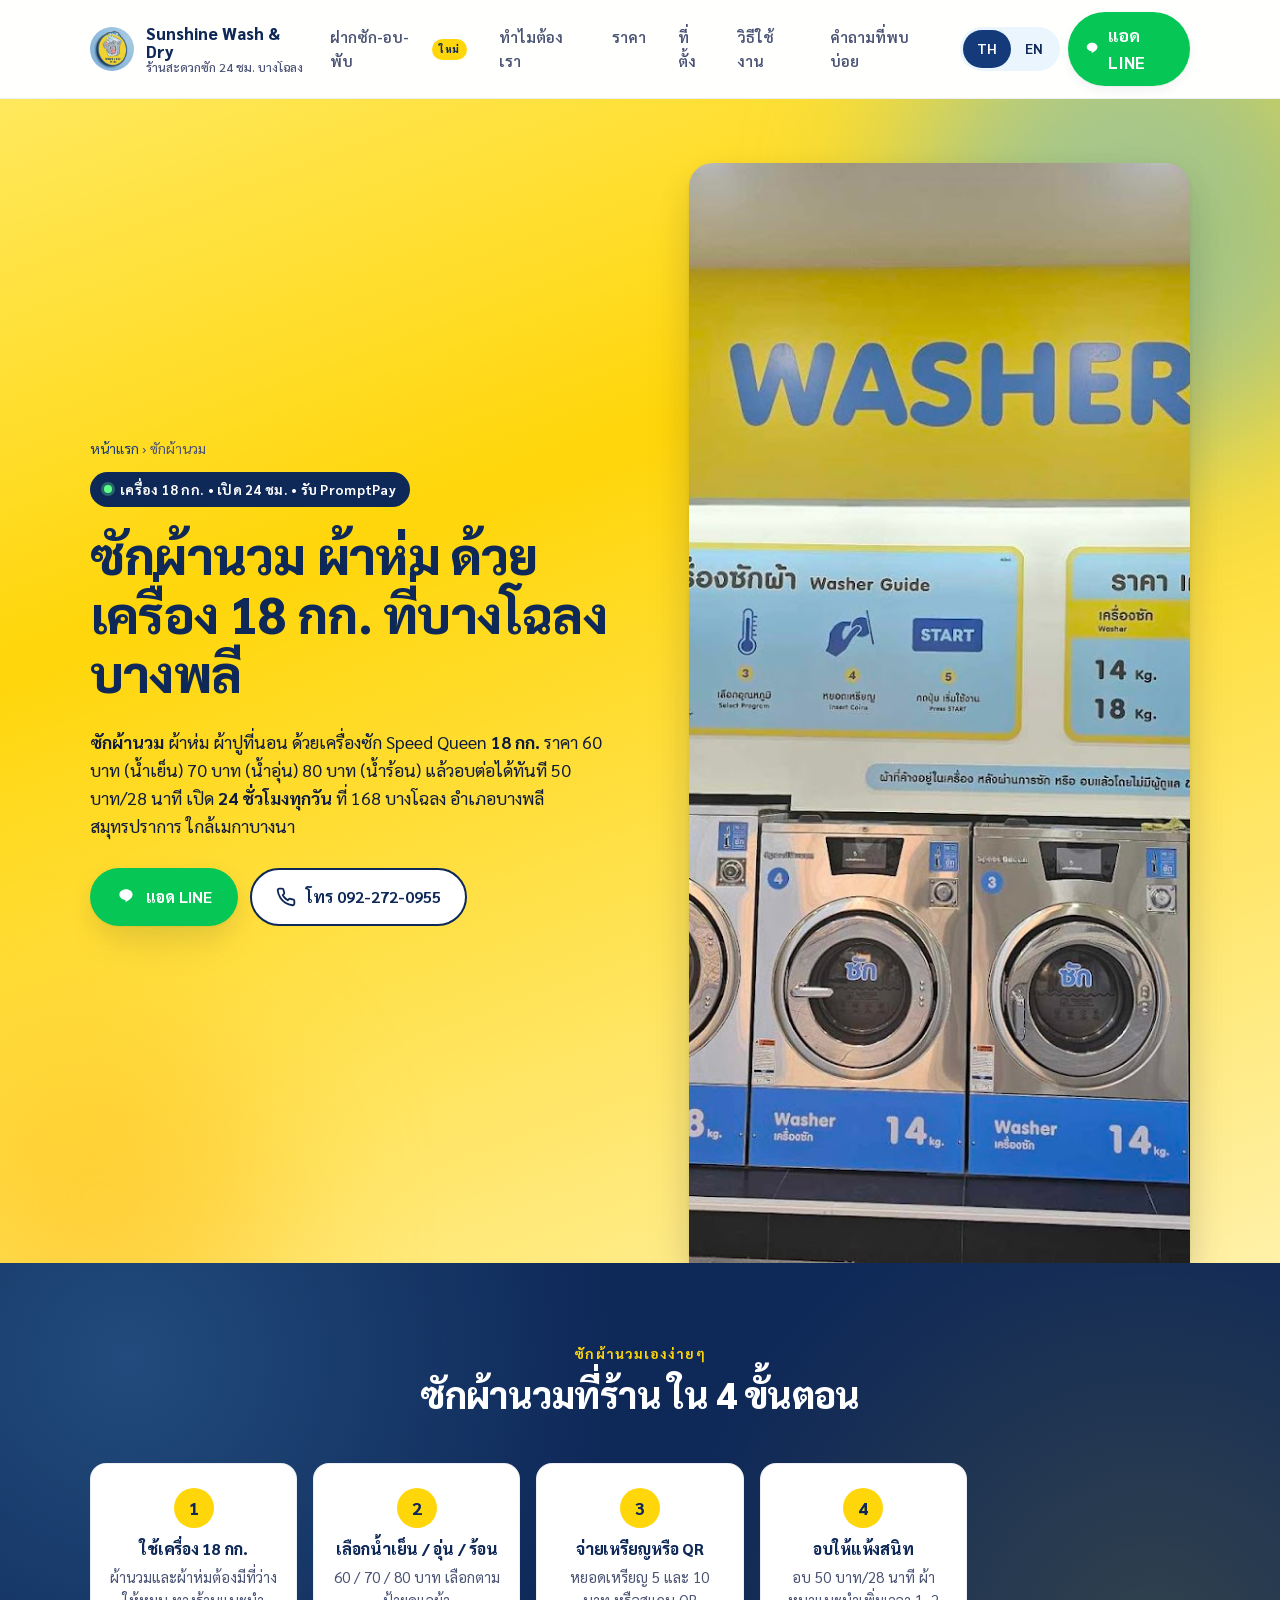
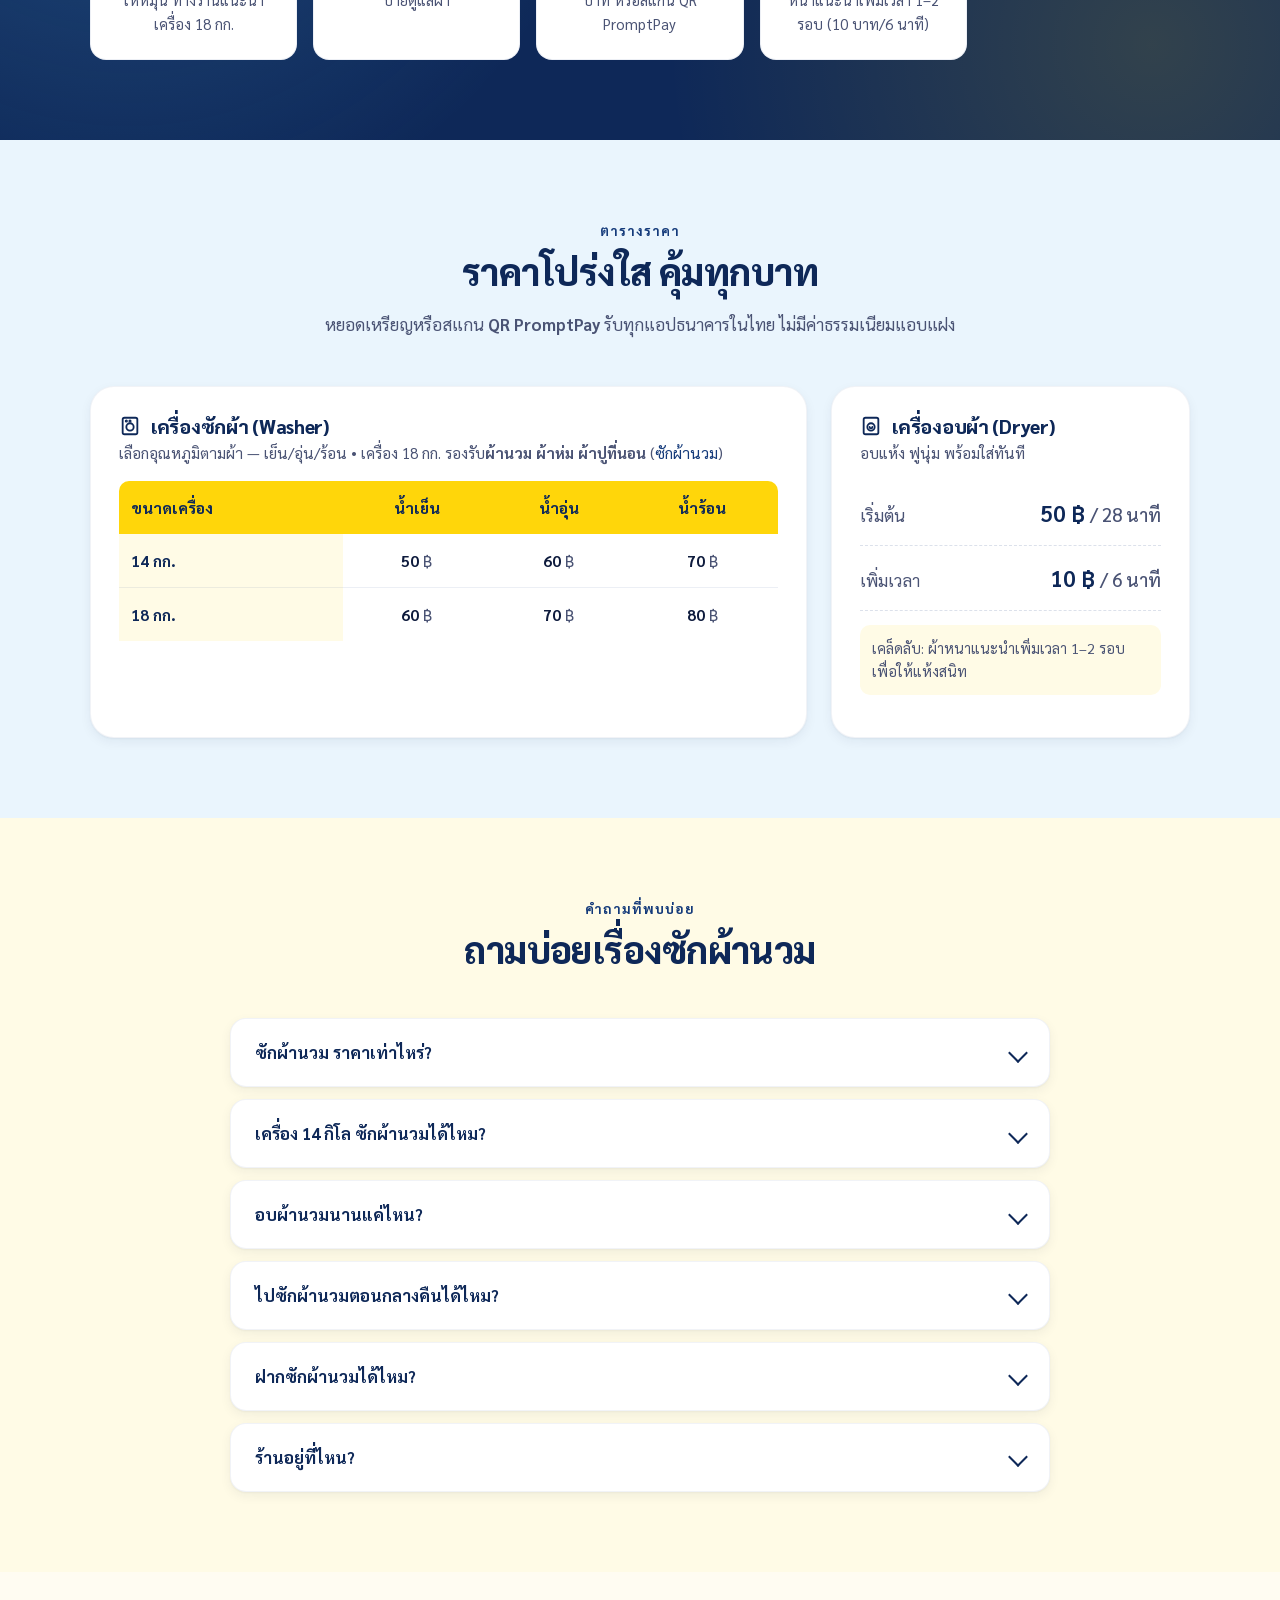
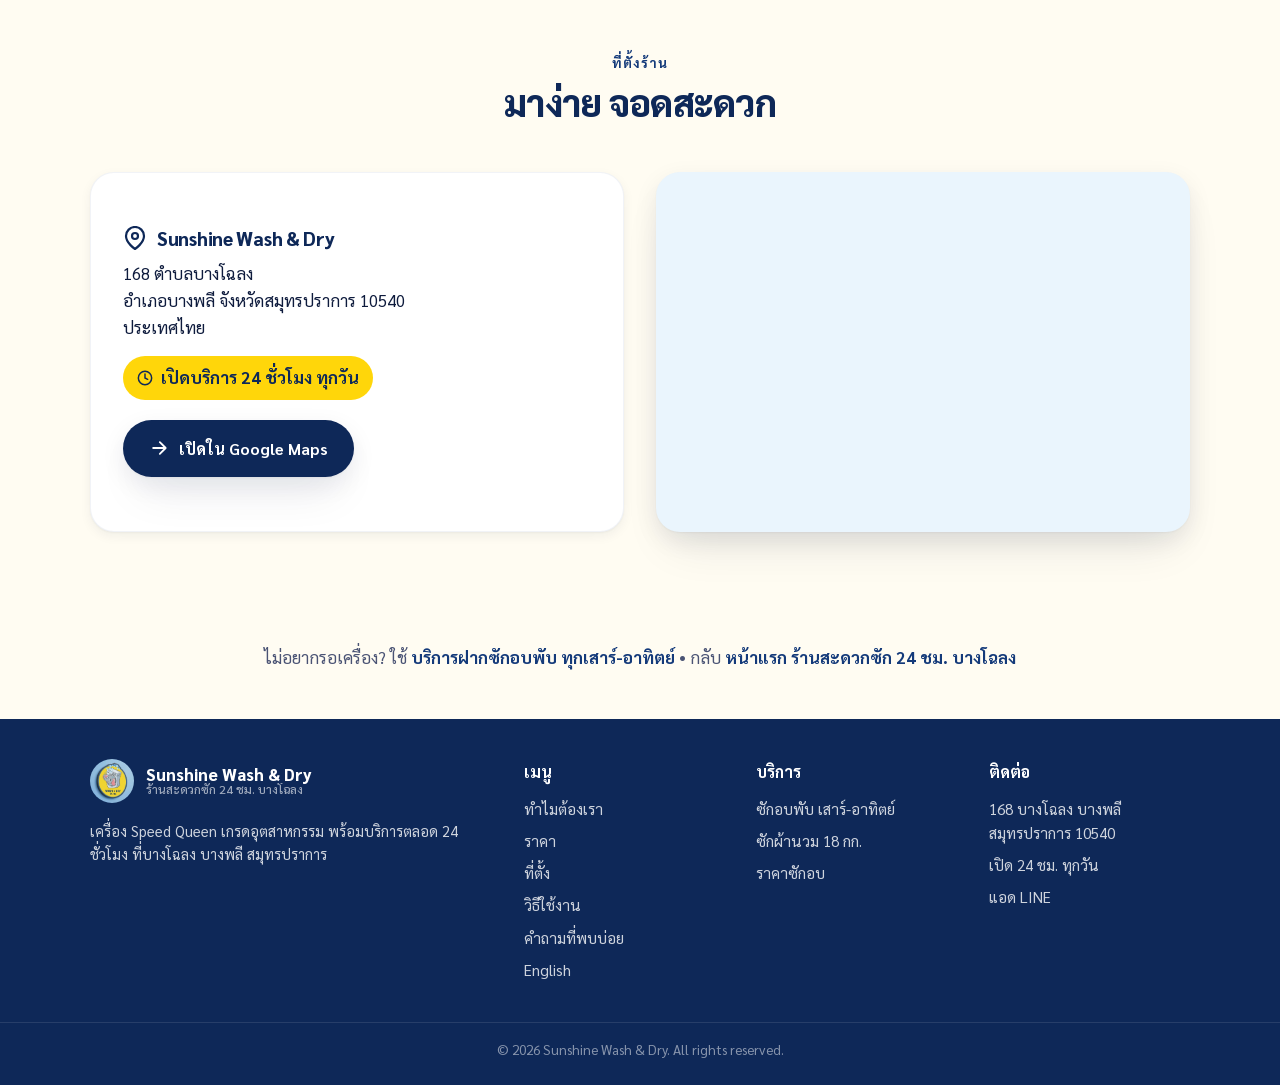
==== comforter-wash/index.html @ e2ad1cfc "Add weekend wash-dry-fold and comforter pages, llms.txt, SEO tests - New Thai and English pages for " ====
<!doctype html>
<html lang="th">
<head>
  <meta charset="utf-8" />
  <meta name="viewport" content="width=device-width, initial-scale=1" />

  <title>ซักผ้านวม บางพลี เครื่อง 18 กก. เปิด 24 ชม. | Sunshine</title>
  <meta name="description" content="ซักผ้านวม ผ้าห่ม ผ้าปูที่นอน ด้วยเครื่อง Speed Queen 18 กก. 60–80 บาท อบ 50 บาท/28 นาที เปิด 24 ชม. ที่ร้านสะดวกซัก Sunshine บางโฉลง บางพลี ใกล้เมกาบางนา" />
  <link rel="canonical" href="https://sunshine-wash-and-dry.cclaundrysystem.com/comforter-wash/" />
  <link rel="alternate" hreflang="th" href="https://sunshine-wash-and-dry.cclaundrysystem.com/comforter-wash/" />
  <link rel="alternate" hreflang="en" href="https://sunshine-wash-and-dry.cclaundrysystem.com/en/comforter-wash/" />
  <link rel="alternate" hreflang="x-default" href="https://sunshine-wash-and-dry.cclaundrysystem.com/comforter-wash/" />

  <meta name="geo.region" content="TH-11" />
  <meta name="geo.placename" content="Bang Phli, Samut Prakan" />
  <meta name="geo.position" content="13.6250433;100.726129" />

  <meta property="og:type" content="website" />
  <meta property="og:locale" content="th_TH" />
  <meta property="og:title" content="ซักผ้านวม ผ้าห่ม เครื่อง 18 กก. บางโฉลง บางพลี 24 ชม. — Sunshine Wash &amp; Dry" />
  <meta property="og:description" content="ซักผ้านวม ผ้าห่ม ผ้าปูที่นอน ด้วยเครื่อง Speed Queen 18 กก. 60–80 บาท อบ 50 บาท/28 นาที เปิด 24 ชม. ที่ร้านสะดวกซัก Sunshine บางโฉลง บางพลี ใกล้เมกาบางนา" />
  <meta property="og:url" content="https://sunshine-wash-and-dry.cclaundrysystem.com/comforter-wash/" />
  <meta property="og:image" content="https://sunshine-wash-and-dry.cclaundrysystem.com/assets/storefront.jpg" />
  <meta property="og:site_name" content="Sunshine Wash &amp; Dry" />
  <meta name="twitter:card" content="summary_large_image" />

  <meta name="theme-color" content="#FFD60A" />
  <link rel="icon" type="image/jpeg" href="/assets/logo.jpg" />
  <link rel="apple-touch-icon" href="/assets/logo.jpg" />
  <link rel="preconnect" href="https://fonts.googleapis.com">
  <link rel="preconnect" href="https://fonts.gstatic.com" crossorigin>
  <link rel="preload" as="style" href="https://fonts.googleapis.com/css2?family=Sarabun:wght@400;600;700;800&display=swap" onload="this.onload=null;this.rel='stylesheet'">
  <noscript><link rel="stylesheet" href="https://fonts.googleapis.com/css2?family=Sarabun:wght@400;600;700;800&display=swap"></noscript>
  <link rel="stylesheet" href="/styles.css" />

  <script type="application/ld+json">
{
  "@context": "https://schema.org",
  "@type": "Service",
  "name": "ซักผ้านวม ผ้าห่ม เครื่อง 18 กก. (Comforter washing)",
  "alternateName": [
    "ซักผ้านวม",
    "ร้านซักผ้านวม",
    "ซักผ้าห่ม",
    "Comforter washing"
  ],
  "serviceType": "Self-service comforter and blanket washing",
  "areaServed": [
    {
      "@type": "Place",
      "name": "บางโฉลง"
    },
    {
      "@type": "Place",
      "name": "บางพลี"
    },
    {
      "@type": "Place",
      "name": "ราชาเทวะ"
    },
    {
      "@type": "Place",
      "name": "เมกาบางนา"
    },
    {
      "@type": "Place",
      "name": "บางนา-ตราด"
    },
    {
      "@type": "Place",
      "name": "สนามบินสุวรรณภูมิ"
    }
  ],
  "hoursAvailable": [
    {
      "@type": "OpeningHoursSpecification",
      "dayOfWeek": [
        "Monday",
        "Tuesday",
        "Wednesday",
        "Thursday",
        "Friday",
        "Saturday",
        "Sunday"
      ],
      "opens": "00:00",
      "closes": "23:59"
    }
  ],
  "offers": [
    {
      "@type": "Offer",
      "name": "เครื่องซัก 18 กก. น้ำเย็น",
      "price": "60",
      "priceCurrency": "THB"
    },
    {
      "@type": "Offer",
      "name": "เครื่องซัก 18 กก. น้ำอุ่น",
      "price": "70",
      "priceCurrency": "THB"
    },
    {
      "@type": "Offer",
      "name": "เครื่องซัก 18 กก. น้ำร้อน",
      "price": "80",
      "priceCurrency": "THB"
    },
    {
      "@type": "Offer",
      "name": "เครื่องอบ 28 นาที",
      "price": "50",
      "priceCurrency": "THB"
    }
  ],
  "url": "https://sunshine-wash-and-dry.cclaundrysystem.com/comforter-wash/",
  "provider": {
    "@id": "https://sunshine-wash-and-dry.cclaundrysystem.com/#business"
  }
}
  </script>
  <script type="application/ld+json">
{
  "@context": "https://schema.org",
  "@type": "BreadcrumbList",
  "itemListElement": [
    {
      "@type": "ListItem",
      "position": 1,
      "name": "หน้าแรก",
      "item": "https://sunshine-wash-and-dry.cclaundrysystem.com/"
    },
    {
      "@type": "ListItem",
      "position": 2,
      "name": "ซักผ้านวม",
      "item": "https://sunshine-wash-and-dry.cclaundrysystem.com/comforter-wash/"
    }
  ]
}
  </script>
  <script type="application/ld+json">
{
  "@context": "https://schema.org",
  "@type": "FAQPage",
  "mainEntity": [
    {
      "@type": "Question",
      "name": "ซักผ้านวม ราคาเท่าไหร่?",
      "acceptedAnswer": {
        "@type": "Answer",
        "text": "เครื่องซัก 18 กก. 60 บาท (น้ำเย็น) 70 บาท (น้ำอุ่น) 80 บาท (น้ำร้อน) อบ 50 บาทต่อ 28 นาที เพิ่มเวลาอบ 10 บาทต่อ 6 นาที"
      }
    },
    {
      "@type": "Question",
      "name": "เครื่อง 14 กิโล ซักผ้านวมได้ไหม?",
      "acceptedAnswer": {
        "@type": "Answer",
        "text": "ทางร้านแนะนำเครื่อง 18 กก. สำหรับผ้านวมและผ้าห่ม เพื่อให้ผ้าหมุนได้และสะอาดทั่วถึง ไม่แน่ใจขนาดผ้านวม ถ่ายรูปถามทาง LINE ได้"
      }
    },
    {
      "@type": "Question",
      "name": "อบผ้านวมนานแค่ไหน?",
      "acceptedAnswer": {
        "@type": "Answer",
        "text": "อบรอบแรก 28 นาที ผ้าหนาหรือผ้านวมแนะนำเพิ่มเวลา 1–2 รอบ (รอบละ 6 นาที 10 บาท) ให้แห้งสนิทก่อนเก็บ"
      }
    },
    {
      "@type": "Question",
      "name": "ไปซักผ้านวมตอนกลางคืนได้ไหม?",
      "acceptedAnswer": {
        "@type": "Answer",
        "text": "ได้ ร้านเปิด24 ชั่วโมงทุกวัน สว่างทั้งคืนและมีกล้องวงจรปิด"
      }
    },
    {
      "@type": "Question",
      "name": "ฝากซักผ้านวมได้ไหม?",
      "acceptedAnswer": {
        "@type": "Answer",
        "text": "บริการ ฝากซักอบพับ เปิดทุกเสาร์-อาทิตย์ 9:00–20:00 ฟรีค่าบริการ หากเป็นผ้านวม แจ้งทาง LINE ก่อนนำมาฝาก"
      }
    },
    {
      "@type": "Question",
      "name": "ร้านอยู่ที่ไหน?",
      "acceptedAnswer": {
        "@type": "Answer",
        "text": "168 ตำบลบางโฉลง อำเภอบางพลี สมุทรปราการ 10540 ห่างเมกาบางนาประมาณ 5 กม. และสนามบินสุวรรณภูมิประมาณ 10 กม."
      }
    }
  ]
}
  </script>
</head>
<body>

<!-- Generated by scripts/build.mjs — edit the data there, not this file. -->
<svg class="icon-svg" xmlns="http://www.w3.org/2000/svg" aria-hidden="true">
  <symbol id="i-line" viewBox="0 0 24 24"><path fill="currentColor" d="M19.952 9.114c0-3.553-3.563-6.444-7.946-6.444-4.382 0-7.945 2.891-7.945 6.444 0 3.184 2.825 5.85 6.64 6.355.259.056.61.17.7.39.08.2.052.512.026.715l-.114.683c-.034.2-.16.789.69.43.85-.358 4.587-2.704 6.255-4.628 1.151-1.262 1.694-2.541 1.694-3.945z"/></symbol>
  <symbol id="i-clock" viewBox="0 0 24 24" fill="none" stroke="currentColor" stroke-width="2.2" stroke-linecap="round"><circle cx="12" cy="12" r="10"/><path d="M12 6v6l4 2"/></symbol>
  <symbol id="i-pin" viewBox="0 0 24 24" fill="none" stroke="currentColor" stroke-width="2.2" stroke-linecap="round" stroke-linejoin="round"><path d="M21 10c0 7-9 13-9 13S3 17 3 10a9 9 0 1 1 18 0z"/><circle cx="12" cy="10" r="3"/></symbol>
  <symbol id="i-star" viewBox="0 0 24 24" fill="none" stroke="currentColor" stroke-width="2.2" stroke-linecap="round" stroke-linejoin="round"><path d="M12 2l3 6 7 1-5 5 1 7-6-3-6 3 1-7-5-5 7-1 3-6z"/></symbol>
  <symbol id="i-shield" viewBox="0 0 24 24" fill="none" stroke="currentColor" stroke-width="2.2" stroke-linecap="round" stroke-linejoin="round"><path d="M12 22s8-4 8-12V5l-8-3-8 3v5c0 8 8 12 8 12z"/></symbol>
  <symbol id="i-arrow" viewBox="0 0 24 24" fill="none" stroke="currentColor" stroke-width="2.2" stroke-linecap="round" stroke-linejoin="round"><path d="M5 12h14M13 5l7 7-7 7"/></symbol>
  <symbol id="i-menu" viewBox="0 0 24 24" fill="none" stroke="currentColor" stroke-width="2.4" stroke-linecap="round"><path d="M4 6h16M4 12h16M4 18h16"/></symbol>
  <symbol id="i-phone" viewBox="0 0 24 24" fill="none" stroke="currentColor" stroke-width="2.2" stroke-linecap="round" stroke-linejoin="round"><path d="M22 16.92v3a2 2 0 0 1-2.18 2 19.79 19.79 0 0 1-8.63-3.07 19.5 19.5 0 0 1-6-6 19.79 19.79 0 0 1-3.07-8.67A2 2 0 0 1 4.11 2h3a2 2 0 0 1 2 1.72 12.84 12.84 0 0 0 .7 2.81 2 2 0 0 1-.45 2.11L8.09 9.91a16 16 0 0 0 6 6l1.27-1.27a2 2 0 0 1 2.11-.45 12.84 12.84 0 0 0 2.81.7A2 2 0 0 1 22 16.92z"/></symbol>
  <symbol id="i-washer" viewBox="0 0 24 24" fill="none" stroke="currentColor" stroke-width="2" stroke-linecap="round" stroke-linejoin="round"><rect x="4" y="3" width="16" height="18" rx="2"/><circle cx="12" cy="13" r="4"/><circle cx="8" cy="6.5" r=".7" fill="currentColor"/><circle cx="12" cy="6.5" r=".7" fill="currentColor"/></symbol>
  <symbol id="i-dryer" viewBox="0 0 24 24" fill="none" stroke="currentColor" stroke-width="2" stroke-linecap="round" stroke-linejoin="round"><rect x="4" y="3" width="16" height="18" rx="2"/><circle cx="12" cy="13" r="4"/><path d="M10.5 13a1.5 1.5 0 0 0 3 0"/></symbol>
</svg>

<header class="site-header">
  <div class="container">
    <a class="brand" href="/" aria-label="Sunshine Wash & Dry หน้าแรก">
      <img src="/assets/logo.jpg" alt="โลโก้ Sunshine Wash & Dry ร้านสะดวกซัก บางโฉลง" width="44" height="44" />
      <div class="brand-name">Sunshine Wash & Dry<small>ร้านสะดวกซัก 24 ชม. บางโฉลง</small></div>
    </a>

    <nav class="nav" aria-label="เมนูหลัก">
      <div class="nav-links">
        <a href="/#dropoff" class="nav-new">ฝากซัก-อบ-พับ <span class="new-dot" aria-label="ใหม่">ใหม่</span></a>
        <a href="/#why">ทำไมต้องเรา</a>
        <a href="/#pricing">ราคา</a>
        <a href="/#location">ที่ตั้ง</a>
        <a href="/#how">วิธีใช้งาน</a>
        <a href="/#faq">คำถามที่พบบ่อย</a>
      </div>
      <div class="nav-cta-wrap">
        <div class="lang-switch" role="group" aria-label="เลือกภาษา">
          <a href="/comforter-wash/" class="is-active" hreflang="th">TH</a>
          <a href="/en/comforter-wash/" hreflang="en">EN</a>
        </div>
        <a class="cta-line" href="https://lin.ee/V77IMtH" target="_blank" rel="noopener">
          <svg aria-hidden="true"><use href="#i-line"/></svg>
          แอด LINE
        </a>
        <button class="menu-toggle" aria-label="เปิดเมนู" aria-expanded="false">
          <svg aria-hidden="true"><use href="#i-menu"/></svg>
        </button>
      </div>
    </nav>
  </div>
</header>

<main>
  <section class="hero">
    <div class="container">
      <div class="hero-content">
        <nav class="crumbs" aria-label="breadcrumb"><a href="/">หน้าแรก</a> › <span>ซักผ้านวม</span></nav>
        <span class="eyebrow"><span class="dot"></span> เครื่อง 18 กก. • เปิด 24 ชม. • รับ PromptPay</span>
        <h1>ซักผ้านวม ผ้าห่ม ด้วยเครื่อง <span class="nw">18 กก.</span> ที่<span class="nw">บางโฉลง</span> <span class="nw">บางพลี</span></h1>
        <p class="lead"><strong>ซักผ้านวม</strong> ผ้าห่ม ผ้าปูที่นอน ด้วยเครื่องซัก Speed Queen <strong>18 กก.</strong> ราคา 60 บาท (น้ำเย็น) 70 บาท (น้ำอุ่น) 80 บาท (น้ำร้อน) แล้วอบต่อได้ทันที 50 บาท/28 นาที เปิด <strong>24 ชั่วโมงทุกวัน</strong> ที่ 168 บางโฉลง อำเภอบางพลี สมุทรปราการ ใกล้เมกาบางนา</p>
        <div class="hero-ctas">
          <a class="btn btn-line" href="https://lin.ee/V77IMtH" target="_blank" rel="noopener">
            <svg aria-hidden="true"><use href="#i-line"/></svg>
            แอด LINE
          </a>
          <a class="btn btn-outline" href="tel:+66922720955">
            <svg aria-hidden="true"><use href="#i-phone"/></svg>
            โทร 092-272-0955
          </a>
        </div>
      </div>
      <div class="hero-image">
        <img src="/assets/storefront.jpg" alt="เครื่องซักผ้า Speed Queen สำหรับซักผ้านวม ร้าน Sunshine Wash &amp; Dry บางโฉลง" width="1500" height="1100" loading="eager" fetchpriority="high" />
      </div>
    </div>
  </section>

  <section class="why">
    <div class="container">
      <div class="section-head">
        <div class="kicker">ซักผ้านวมเองง่ายๆ</div>
        <h2>ซักผ้านวมที่ร้าน ใน 4 ขั้นตอน</h2>
      </div>
      <div class="steps">
        <div class="step"><div class="step-num">1</div><h3>ใช้เครื่อง 18 กก.</h3><p>ผ้านวมและผ้าห่มต้องมีที่ว่างให้หมุน ทางร้านแนะนำเครื่อง 18 กก.</p></div>
        <div class="step"><div class="step-num">2</div><h3>เลือกน้ำเย็น / อุ่น / ร้อน</h3><p>60 / 70 / 80 บาท เลือกตามป้ายดูแลผ้า</p></div>
        <div class="step"><div class="step-num">3</div><h3>จ่ายเหรียญหรือ QR</h3><p>หยอดเหรียญ 5 และ 10 บาท หรือสแกน QR PromptPay</p></div>
        <div class="step"><div class="step-num">4</div><h3>อบให้แห้งสนิท</h3><p>อบ 50 บาท/28 นาที ผ้าหนาแนะนำเพิ่มเวลา 1–2 รอบ (10 บาท/6 นาที)</p></div>
      </div>
    </div>
  </section>

<section id="pricing" class="pricing">
    <div class="container">
      <div class="section-head">
        <div class="kicker">ตารางราคา</div>
        <h2>ราคาโปร่งใส คุ้มทุกบาท</h2>
        <p>หยอดเหรียญหรือสแกน <strong>QR PromptPay</strong> รับทุกแอปธนาคารในไทย ไม่มีค่าธรรมเนียมแอบแฝง</p>
      </div>

      <div class="pricing-grid">
        <div class="price-card">
          <h3><svg width="22" height="22" aria-hidden="true"><use href="#i-washer"/></svg> เครื่องซักผ้า (Washer)</h3>
          <p class="sub">เลือกอุณหภูมิตามผ้า — เย็น/อุ่น/ร้อน • เครื่อง 18 กก. รองรับ<strong>ผ้านวม ผ้าห่ม ผ้าปูที่นอน</strong> (<a href="/comforter-wash/">ซักผ้านวม</a>)</p>
          <table class="price-table">
            <thead>
              <tr><th>ขนาดเครื่อง</th><th>น้ำเย็น</th><th>น้ำอุ่น</th><th>น้ำร้อน</th></tr>
            </thead>
            <tbody>
              <tr><td>14 กก.</td><td><span class="baht">50</span></td><td><span class="baht">60</span></td><td><span class="baht">70</span></td></tr>
              <tr><td>18 กก.</td><td><span class="baht">60</span></td><td><span class="baht">70</span></td><td><span class="baht">80</span></td></tr>
            </tbody>
          </table>
        </div>

        <div class="price-card dryer-card">
          <h3><svg width="22" height="22" aria-hidden="true"><use href="#i-dryer"/></svg> เครื่องอบผ้า (Dryer)</h3>
          <p class="sub">อบแห้ง ฟูนุ่ม พร้อมใส่ทันที</p>
          <div class="dryer-row">
            <span>เริ่มต้น</span>
            <strong>50 ฿ <small style="font-weight:500;color:var(--ink-soft);">/ 28 นาที</small></strong>
          </div>
          <div class="dryer-row">
            <span>เพิ่มเวลา</span>
            <strong>10 ฿ <small style="font-weight:500;color:var(--ink-soft);">/ 6 นาที</small></strong>
          </div>
          <p class="dryer-note">เคล็ดลับ: ผ้าหนาแนะนำเพิ่มเวลา 1–2 รอบ เพื่อให้แห้งสนิท</p>
        </div>
      </div>
    </div>
  </section>

  <section id="faq" class="faq">
    <div class="container">
      <div class="section-head">
        <div class="kicker">คำถามที่พบบ่อย</div>
        <h2>ถามบ่อยเรื่องซักผ้านวม</h2>
      </div>
      <div class="faq-list">
        <details class="faq-item"><summary>ซักผ้านวม ราคาเท่าไหร่?</summary><div class="answer">เครื่องซัก 18 กก. <strong>60 บาท</strong> (น้ำเย็น) <strong>70 บาท</strong> (น้ำอุ่น) <strong>80 บาท</strong> (น้ำร้อน) อบ 50 บาทต่อ 28 นาที เพิ่มเวลาอบ 10 บาทต่อ 6 นาที</div></details>
        <details class="faq-item"><summary>เครื่อง 14 กิโล ซักผ้านวมได้ไหม?</summary><div class="answer">ทางร้านแนะนำ<strong>เครื่อง 18 กก.</strong> สำหรับผ้านวมและผ้าห่ม เพื่อให้ผ้าหมุนได้และสะอาดทั่วถึง ไม่แน่ใจขนาดผ้านวม ถ่ายรูปถามทาง LINE ได้</div></details>
        <details class="faq-item"><summary>อบผ้านวมนานแค่ไหน?</summary><div class="answer">อบรอบแรก 28 นาที ผ้าหนาหรือผ้านวมแนะนำเพิ่มเวลา 1–2 รอบ (รอบละ 6 นาที 10 บาท) ให้แห้งสนิทก่อนเก็บ</div></details>
        <details class="faq-item"><summary>ไปซักผ้านวมตอนกลางคืนได้ไหม?</summary><div class="answer">ได้ ร้านเปิด<strong>24 ชั่วโมงทุกวัน</strong> สว่างทั้งคืนและมีกล้องวงจรปิด</div></details>
        <details class="faq-item"><summary>ฝากซักผ้านวมได้ไหม?</summary><div class="answer">บริการ <a href="/wash-dry-fold/">ฝากซักอบพับ</a> เปิดทุกเสาร์-อาทิตย์ 9:00–20:00 ฟรีค่าบริการ หากเป็นผ้านวม แจ้งทาง LINE ก่อนนำมาฝาก</div></details>
        <details class="faq-item"><summary>ร้านอยู่ที่ไหน?</summary><div class="answer">168 ตำบลบางโฉลง อำเภอบางพลี สมุทรปราการ 10540 ห่างเมกาบางนาประมาณ 5 กม. และสนามบินสุวรรณภูมิประมาณ 10 กม.</div></details>
      </div>
    </div>
  </section>

<section id="location">
    <div class="container">
      <div class="section-head">
        <div class="kicker">ที่ตั้งร้าน</div>
        <h2>มาง่าย จอดสะดวก</h2>
      </div>

      <div class="location-grid">
        <div class="location-info">
          <h3><svg width="24" height="24" aria-hidden="true"><use href="#i-pin"/></svg> Sunshine Wash & Dry</h3>
          <p class="address">
            168 ตำบลบางโฉลง<br />
            อำเภอบางพลี จังหวัดสมุทรปราการ 10540<br />
            ประเทศไทย
          </p>
          <span class="hours"><svg width="16" height="16" aria-hidden="true"><use href="#i-clock"/></svg> เปิดบริการ 24 ชั่วโมง ทุกวัน</span>
          <div>
            <a class="btn btn-primary" href="https://maps.app.goo.gl/qasTNTg1pb59pZQq6" target="_blank" rel="noopener">
              <svg aria-hidden="true"><use href="#i-arrow"/></svg> เปิดใน Google Maps
            </a>
          </div>
        </div>
        <div class="map-embed">
          <iframe
            src="https://www.google.com/maps?q=13.6250433,100.726129+(Sunshine+Wash+%26+Dry)&output=embed"
            loading="lazy" referrerpolicy="no-referrer-when-downgrade"
            title="แผนที่ Sunshine Wash & Dry บางโฉลง บางพลี สมุทรปราการ"
            allowfullscreen></iframe>
        </div>
      </div>
    </div>
  </section>

  <section class="related">
    <div class="container">
      <p>ไม่อยากรอเครื่อง? ใช้ <a href="/wash-dry-fold/">บริการฝากซักอบพับ ทุกเสาร์-อาทิตย์</a> • กลับ <a href="/">หน้าแรก ร้านสะดวกซัก 24 ชม. บางโฉลง</a></p>
    </div>
  </section>
</main>

<footer class="site-footer">
  <div class="container">
    <div>
      <a class="brand" href="/">
        <img src="/assets/logo.jpg" alt="โลโก้ Sunshine Wash & Dry" width="44" height="44" />
        <div class="brand-name">Sunshine Wash & Dry<small>ร้านสะดวกซัก 24 ชม. บางโฉลง</small></div>
      </a>
      <p style="margin-top: 16px; font-size: 0.92rem;">เครื่อง Speed Queen เกรดอุตสาหกรรม พร้อมบริการตลอด 24 ชั่วโมง ที่บางโฉลง บางพลี สมุทรปราการ</p>
    </div>
    <div>
      <h4>เมนู</h4>
      <ul>
        <li><a href="/#why">ทำไมต้องเรา</a></li>
        <li><a href="/#pricing">ราคา</a></li>
        <li><a href="/#location">ที่ตั้ง</a></li>
        <li><a href="/#how">วิธีใช้งาน</a></li>
        <li><a href="/#faq">คำถามที่พบบ่อย</a></li>
        <li><a href="/en/">English</a></li>
      </ul>
    </div>
    <div>
      <h4>บริการ</h4>
      <ul>
        <li><a href="/wash-dry-fold/">ซักอบพับ เสาร์-อาทิตย์</a></li>
        <li><a href="/comforter-wash/">ซักผ้านวม 18 กก.</a></li>
        <li><a href="/#pricing">ราคาซักอบ</a></li>
      </ul>
    </div>
    <div>
      <h4>ติดต่อ</h4>
      <ul>
        <li>168 บางโฉลง บางพลี<br />สมุทรปราการ 10540</li>
        <li>เปิด 24 ชม. ทุกวัน</li>
        <li><a href="https://lin.ee/V77IMtH" target="_blank" rel="noopener">แอด LINE</a></li>
      </ul>
    </div>
  </div>
  <div class="copyright">© 2026 Sunshine Wash & Dry. All rights reserved.</div>
</footer>

<div class="mobile-cta" role="region" aria-label="ติดต่อด่วน">
  <div class="mobile-cta-inner">
    <a class="btn btn-line" href="https://lin.ee/V77IMtH" target="_blank" rel="noopener">
      <svg aria-hidden="true"><use href="#i-line"/></svg> แอด LINE
    </a>
    <a class="btn btn-outline" href="https://maps.app.goo.gl/qasTNTg1pb59pZQq6" target="_blank" rel="noopener">
      <svg aria-hidden="true"><use href="#i-pin"/></svg> นำทาง
    </a>
  </div>
</div>

<script src="/script.js" defer></script>
</body>
</html>
---- styles.css ----
/* Sunshine Wash & Dry — design tokens pulled from the storefront photo */
:root {
  --yellow: #FFD60A;
  --yellow-soft: #FFF1A8;
  --yellow-bg: #FFFBE6;
  --blue: #143A7A;
  --blue-deep: #0E2858;
  --blue-light: #5BB6E8;
  --blue-bg: #EAF5FD;
  --ink: #0E1B3D;
  --ink-soft: #4A5374;
  --paper: #FFFCF2;
  --white: #ffffff;
  --line-green: #06C755;
  --shadow-sm: 0 1px 2px rgba(14, 27, 61, 0.04), 0 4px 12px rgba(14, 27, 61, 0.06);
  --shadow-md: 0 1px 2px rgba(14, 27, 61, 0.04), 0 8px 24px rgba(14, 27, 61, 0.08), 0 24px 48px -16px rgba(14, 27, 61, 0.12);
  --shadow-lg: 0 2px 4px rgba(14, 27, 61, 0.06), 0 12px 32px rgba(14, 27, 61, 0.10), 0 32px 64px -20px rgba(14, 27, 61, 0.18);
  --radius: 16px;
  --radius-lg: 24px;
  --max-w: 1140px;
  --font-th: 'Sarabun', 'Noto Sans Thai', system-ui, -apple-system, sans-serif;
  --font-en: 'Inter', system-ui, -apple-system, 'Segoe UI', Roboto, sans-serif;
}

* { box-sizing: border-box; }
html { scroll-behavior: smooth; -webkit-text-size-adjust: 100%; }
body {
  margin: 0;
  font-family: var(--font-th);
  color: var(--ink);
  background: var(--paper);
  line-height: 1.6;
  font-size: 17px;
  -webkit-font-smoothing: antialiased;
}
html[lang="en"] body { font-family: var(--font-en); }
img { max-width: 100%; display: block; }
a { color: var(--blue); text-decoration: none; }
a:hover { color: var(--blue-deep); }
h1, h2, h3 { font-weight: 800; line-height: 1.15; color: var(--blue-deep); margin: 0 0 0.5em; letter-spacing: -0.015em; }
h1 { font-size: clamp(1.9rem, 5vw, 3.2rem); }
h2 { font-size: clamp(1.5rem, 3.4vw, 2.3rem); }
h3 { font-size: 1.2rem; }
p { margin: 0 0 1em; }

.container { max-width: var(--max-w); margin: 0 auto; padding: 0 20px; }

/* Focus-visible (accessible without nuking design) */
:focus-visible { outline: none; }
.btn:focus-visible, .nav-links a:focus-visible, .cta-line:focus-visible,
.lang-switch a:focus-visible, .menu-toggle:focus-visible,
a:focus-visible { outline: 3px solid var(--blue-light); outline-offset: 3px; border-radius: 4px; }

/* ========== HEADER ========== */
.site-header {
  position: sticky; top: 0; z-index: 50;
  background: rgba(255,255,255,0.92);
  border-bottom: 1px solid rgba(20, 58, 122, 0.08);
  backdrop-filter: saturate(180%) blur(10px);
  -webkit-backdrop-filter: saturate(180%) blur(10px);
}
.site-header .container {
  display: flex; align-items: center; justify-content: space-between;
  padding-top: 12px; padding-bottom: 12px; gap: 12px;
}
.brand { display: flex; align-items: center; gap: 12px; min-width: 0; }
.brand img { width: 44px; height: 44px; border-radius: 50%; flex-shrink: 0; }
.brand-name { font-weight: 800; color: var(--blue-deep); font-size: 1.05rem; line-height: 1.1; min-width: 0; }
.brand-name small { display: block; font-weight: 500; color: var(--ink-soft); font-size: 0.78rem; white-space: nowrap; overflow: hidden; text-overflow: ellipsis; }

.nav { display: flex; align-items: center; gap: 6px; }
.nav-links { display: flex; gap: 4px; }
.nav-links a { padding: 10px 14px; border-radius: 999px; font-weight: 600; color: var(--ink-soft); font-size: 0.95rem; transition: background-color 120ms ease, color 120ms ease; }
.nav-links a:hover { background: var(--blue-bg); color: var(--blue-deep); }

.lang-switch { display: inline-flex; background: var(--blue-bg); border-radius: 999px; padding: 3px; margin-left: 8px; }
.lang-switch a { padding: 8px 14px; border-radius: 999px; font-size: 0.85rem; font-weight: 700; color: var(--blue-deep); }
.lang-switch a.is-active { background: var(--blue); color: var(--white); }

.cta-line {
  display: inline-flex; align-items: center; gap: 8px;
  background: var(--line-green); color: var(--white); font-weight: 700;
  padding: 10px 16px; border-radius: 999px;
  box-shadow: var(--shadow-sm);
  transition: transform 160ms ease, box-shadow 160ms ease;
}
.cta-line:hover { color: var(--white); transform: translateY(-1px); box-shadow: var(--shadow-md); }
.cta-line svg { width: 18px; height: 18px; }

.menu-toggle { display: none; background: none; border: 0; padding: 8px; cursor: pointer; border-radius: 8px; }
.menu-toggle svg { width: 28px; height: 28px; color: var(--blue-deep); }
.nav-cta-wrap { display: flex; align-items: center; gap: 8px; }

@media (max-width: 820px) {
  .nav-links {
    display: none; position: absolute; top: 100%; left: 0; right: 0;
    background: var(--white); flex-direction: column; padding: 12px 20px;
    border-bottom: 1px solid rgba(20,58,122,0.08); gap: 0;
    box-shadow: var(--shadow-sm);
  }
  .nav-links.is-open { display: flex; }
  .nav-links a { padding: 14px 8px; border-radius: 8px; font-size: 1rem; }
  .menu-toggle { display: inline-flex; }
  .cta-line { display: none; } /* sticky bottom bar replaces this */
  .brand-name small { display: none; }
}

/* ========== NAV NEW BADGE ========== */
.nav-new { position: relative; display: inline-flex; align-items: center; gap: 8px; }
.new-dot {
  display: inline-flex; align-items: center; justify-content: center;
  font-size: 0.65rem; font-weight: 800; letter-spacing: 0.05em;
  background: var(--yellow); color: var(--blue-deep);
  padding: 2px 7px; border-radius: 999px;
  text-transform: uppercase;
}
@media (max-width: 820px) {
  .nav-new { font-weight: 700; color: var(--blue-deep); }
}

/* ========== HERO ========== */
.hero {
  position: relative; overflow: hidden;
  background: linear-gradient(160deg, #FFE85C 0%, var(--yellow) 35%, var(--yellow-soft) 100%);
  padding: 64px 0 0;
}
/* mesh gradient blobs */
.hero::before, .hero::after {
  content: ""; position: absolute; pointer-events: none; z-index: 0;
  filter: blur(80px); opacity: 0.55; border-radius: 50%;
}
.hero::before { width: 480px; height: 480px; background: var(--blue-light); top: -120px; right: -100px; }
.hero::after { width: 360px; height: 360px; background: #FFB300; bottom: -120px; left: -80px; opacity: 0.4; }
.hero .container { display: grid; grid-template-columns: 1.1fr 1fr; gap: 48px; align-items: center; position: relative; z-index: 1; }
.hero-content { padding-bottom: 64px; }
.eyebrow {
  display: inline-flex; align-items: center; gap: 8px;
  background: var(--blue-deep); color: var(--white);
  padding: 7px 14px; border-radius: 999px;
  font-size: 0.85rem; font-weight: 700; letter-spacing: 0.02em;
  margin-bottom: 18px;
}
.eyebrow .dot { width: 8px; height: 8px; border-radius: 50%; background: #5fff8a; box-shadow: 0 0 0 3px rgba(95,255,138,0.3); }
@media (prefers-reduced-motion: no-preference) {
  .eyebrow .dot { animation: pulse 2s ease-in-out infinite; }
  @keyframes pulse {
    0%, 100% { box-shadow: 0 0 0 3px rgba(95,255,138,0.3); }
    50% { box-shadow: 0 0 0 6px rgba(95,255,138,0.15); }
  }
}
.hero h1 { color: var(--blue-deep); }
.hero .lead { font-size: 1.1rem; color: var(--ink); max-width: 540px; margin-bottom: 28px; }
.hero-ctas { display: flex; flex-wrap: wrap; gap: 12px; }

/* Hero promo strip (announces drop-off service) */
.hero-promo {
  display: inline-flex; align-items: center; gap: 12px;
  background: var(--blue-deep); color: var(--white);
  padding: 10px 16px 10px 10px; border-radius: 999px;
  margin-bottom: 20px;
  box-shadow: var(--shadow-md);
  transition: transform 160ms ease, box-shadow 160ms ease;
  max-width: 100%;
}
.hero-promo:hover { color: var(--white); transform: translateY(-1px); box-shadow: var(--shadow-lg); }
.hero-promo .promo-badge {
  background: var(--yellow); color: var(--blue-deep);
  padding: 4px 10px; border-radius: 999px;
  font-weight: 800; font-size: 0.75rem; letter-spacing: 0.04em;
  flex-shrink: 0;
}
.hero-promo .promo-msg { font-size: 0.92rem; line-height: 1.35; }
.hero-promo .promo-msg strong { color: var(--yellow); }
.hero-promo .promo-arrow { font-weight: 800; }
@media (max-width: 480px) {
  .hero-promo { padding: 8px 14px 8px 8px; gap: 8px; }
  .hero-promo .promo-msg { font-size: 0.82rem; }
  .hero-promo .promo-arrow { display: none; }
}
.btn {
  display: inline-flex; align-items: center; justify-content: center; gap: 10px;
  padding: 14px 24px; border-radius: 999px; font-weight: 700; font-size: 1rem;
  border: 2px solid transparent; cursor: pointer;
  transition: transform 160ms ease, box-shadow 160ms ease, background-color 160ms ease, color 160ms ease;
  min-height: 48px;
}
.btn svg { width: 20px; height: 20px; flex-shrink: 0; }
.btn-primary { background: var(--blue-deep); color: var(--white); box-shadow: var(--shadow-md); }
.btn-primary:hover { color: var(--white); transform: translateY(-2px); box-shadow: var(--shadow-lg); }
.btn-line { background: var(--line-green); color: var(--white); box-shadow: var(--shadow-md); }
.btn-line:hover { color: var(--white); transform: translateY(-2px); box-shadow: var(--shadow-lg); }
.btn-outline { background: var(--white); color: var(--blue-deep); border-color: var(--blue-deep); }
.btn-outline:hover { background: var(--blue-deep); color: var(--white); }

.hero-image { position: relative; align-self: end; padding-bottom: 0; }
.hero-image img {
  border-radius: var(--radius-lg) var(--radius-lg) 0 0;
  box-shadow: var(--shadow-lg);
  aspect-ratio: 4 / 3;
  object-fit: cover;
}
.hero-badges {
  position: absolute; left: -20px; top: 24px;
  display: flex; flex-direction: column; gap: 10px; z-index: 2;
}
.badge {
  background: var(--white); color: var(--blue-deep);
  padding: 10px 16px; border-radius: 999px;
  font-weight: 700; font-size: 0.9rem;
  box-shadow: var(--shadow-md);
  display: flex; align-items: center; gap: 8px;
}
.badge.yellow { background: var(--yellow); }
.badge.promptpay { background: linear-gradient(135deg, #1B3A7A 0%, #4458B5 100%); color: var(--white); }
.badge svg { width: 18px; height: 18px; }

@media (max-width: 820px) {
  .hero { padding-top: 24px; }
  .hero .container { grid-template-columns: 1fr; gap: 20px; }
  .hero-content { padding-bottom: 0; text-align: center; }
  .hero-content .eyebrow, .hero-content .hero-ctas { margin-left: auto; margin-right: auto; }
  .hero-content .hero-ctas { justify-content: center; }
  .hero .lead { margin-left: auto; margin-right: auto; font-size: 1rem; }
  .hero-image img { aspect-ratio: 16/10; max-height: 280px; }
  .hero-badges { left: 12px; top: 12px; }
  .badge { font-size: 0.78rem; padding: 7px 12px; }
}

/* ========== DROP-OFF SERVICE (new feature highlight) ========== */
.dropoff {
  background: var(--paper);
  padding: 64px 0 72px;
  position: relative;
}
.dropoff::before {
  content: ""; position: absolute; inset: 0 0 auto; height: 8px;
  background: linear-gradient(90deg, var(--yellow) 0%, var(--yellow) 33%, var(--blue-deep) 33%, var(--blue-deep) 66%, var(--line-green) 66%, var(--line-green) 100%);
  opacity: 0.85;
}
.dropoff-card {
  background: linear-gradient(180deg, var(--white) 0%, #FFFEF7 100%);
  border-radius: var(--radius-lg);
  padding: 48px 44px;
  max-width: 1000px; margin: 0 auto;
  box-shadow: var(--shadow-lg);
  border: 1px solid rgba(20, 58, 122, 0.08);
  text-align: center;
  position: relative;
  overflow: hidden;
}
.dropoff-card::after {
  content: ""; position: absolute; top: -120px; right: -120px;
  width: 280px; height: 280px; border-radius: 50%;
  background: radial-gradient(circle, rgba(255, 214, 10, 0.25) 0%, transparent 70%);
  pointer-events: none;
}
@media (max-width: 820px) {
  .dropoff { padding: 48px 0 56px; }
  .dropoff-card { padding: 32px 22px; border-radius: var(--radius); }
}

.dropoff-newtag {
  display: inline-flex; align-items: center; gap: 6px;
  font-weight: 800; font-size: 0.82rem; letter-spacing: 0.06em;
  color: var(--blue-deep);
  padding: 6px 14px; border-radius: 999px;
  background: var(--yellow); margin-bottom: 18px;
  text-transform: uppercase;
}
.newtag-star { color: #DC2626; font-size: 1rem; }

.dropoff-quote {
  font-style: italic; color: var(--ink-soft);
  font-size: 1.05rem; margin: 0 0 6px;
}
.dropoff-card h2 {
  font-size: clamp(2rem, 4.8vw, 3rem);
  margin: 0 0 18px;
  color: var(--blue-deep);
  line-height: 1.1;
}
.dropoff-hl {
  background: linear-gradient(180deg, transparent 55%, var(--yellow) 55%);
  padding: 0 8px;
  color: var(--blue-deep);
}

.dropoff-hours {
  display: inline-flex; align-items: center; gap: 8px;
  padding: 8px 18px; border-radius: 999px;
  background: var(--blue-bg); color: var(--blue-deep);
  font-weight: 700; font-size: 1rem; margin-bottom: 28px;
}
.dropoff-hours svg { color: var(--blue-deep); }

.dropoff-free {
  display: inline-flex; align-items: center; gap: 16px;
  background: var(--yellow-bg);
  border: 2px solid var(--yellow);
  border-radius: var(--radius);
  padding: 16px 24px 16px 20px;
  margin: 0 auto 26px;
  text-align: left;
  max-width: 540px;
}
.free-pill {
  display: inline-flex; align-items: center; justify-content: center;
  font-weight: 900; font-size: 1.4rem; letter-spacing: 0.02em;
  background: var(--line-green); color: var(--white);
  padding: 12px 18px; border-radius: 12px;
  flex-shrink: 0;
  box-shadow: 0 4px 14px rgba(6, 199, 85, 0.25);
}
.free-body { display: flex; flex-direction: column; gap: 2px; }
.free-body strong { color: var(--blue-deep); font-size: 1.05rem; line-height: 1.25; }
.free-body small { color: var(--ink-soft); font-size: 0.9rem; }
@media (max-width: 520px) {
  .dropoff-free { flex-direction: column; gap: 10px; text-align: center; align-items: center; padding: 18px; }
  .free-pill { font-size: 1.2rem; padding: 10px 16px; }
}

.dropoff-pitch {
  font-size: 1.05rem; color: var(--ink);
  max-width: 720px; margin: 0 auto 36px;
  line-height: 1.65;
}

.dropoff-steps {
  display: grid; grid-template-columns: repeat(5, 1fr); gap: 14px;
  margin-bottom: 36px;
  text-align: left;
}
@media (max-width: 900px) { .dropoff-steps { grid-template-columns: repeat(2, 1fr); } }
@media (max-width: 480px) { .dropoff-steps { grid-template-columns: 1fr; } }
.dropoff-step {
  background: var(--white); border-radius: 14px; padding: 18px 16px;
  border: 1px solid rgba(20, 58, 122, 0.1);
  box-shadow: var(--shadow-sm);
  transition: transform 200ms ease, box-shadow 200ms ease;
  position: relative;
}
.dropoff-step:hover { transform: translateY(-3px); box-shadow: var(--shadow-md); }
.dropoff-step .num {
  display: inline-flex; align-items: center; justify-content: center;
  width: 32px; height: 32px; border-radius: 50%;
  background: var(--blue-deep); color: var(--yellow);
  font-weight: 800; font-size: 0.95rem; margin-bottom: 10px;
}
.dropoff-step h3 { font-size: 0.98rem; margin-bottom: 4px; color: var(--blue-deep); }
.dropoff-step p { font-size: 0.85rem; color: var(--ink-soft); margin: 0; line-height: 1.45; }

.dropoff-menu {
  display: grid; grid-template-columns: 1fr 1fr; gap: 0;
  background: var(--paper);
  border-radius: var(--radius);
  border: 1px solid rgba(20, 58, 122, 0.1);
  padding: 22px;
  margin-bottom: 24px;
  text-align: left;
}
.dropoff-menu .menu-col { padding: 6px 18px; }
.dropoff-menu .menu-col + .menu-col { border-left: 1px dashed rgba(20, 58, 122, 0.18); }
.menu-label {
  display: inline-flex; align-items: center; gap: 8px;
  font-size: 0.78rem; font-weight: 700; letter-spacing: 0.06em;
  color: var(--blue); text-transform: uppercase; margin-bottom: 6px;
}
.menu-label svg { color: var(--blue-deep); }
.dropoff-menu strong { display: block; color: var(--blue-deep); font-size: 1.05rem; margin-bottom: 4px; }
.dropoff-menu small { color: var(--ink-soft); font-size: 0.85rem; }
@media (max-width: 640px) {
  .dropoff-menu { grid-template-columns: 1fr; gap: 16px; }
  .dropoff-menu .menu-col + .menu-col { border-left: 0; border-top: 1px dashed rgba(20, 58, 122, 0.18); padding-top: 16px; }
}

.dropoff-late {
  display: flex; align-items: flex-start; gap: 12px;
  background: var(--yellow-bg);
  border-radius: 12px;
  padding: 14px 18px;
  margin: 0 auto 28px;
  max-width: 720px;
  text-align: left;
}
.dropoff-late svg { color: var(--blue-deep); flex-shrink: 0; margin-top: 2px; }
.dropoff-late p { margin: 0; font-size: 0.95rem; color: var(--ink); line-height: 1.5; }

.dropoff-ctas {
  display: flex; flex-wrap: wrap; gap: 12px; justify-content: center;
  margin-bottom: 20px;
}

.dropoff-foot {
  font-style: italic; color: var(--ink-soft);
  font-size: 0.98rem; margin: 8px 0 0;
}

/* ========== SECTIONS ========== */
section { padding: 80px 0; }
.section-head { text-align: center; max-width: 720px; margin: 0 auto 48px; }
.section-head .kicker { color: var(--blue); font-weight: 700; text-transform: uppercase; letter-spacing: 0.08em; font-size: 0.85rem; margin-bottom: 8px; }
.section-head p { color: var(--ink-soft); font-size: 1.05rem; }
@media (max-width: 820px) { section { padding: 56px 0; } .section-head { margin-bottom: 32px; } }

/* ========== WHY US (now P2 — moved up for trust-first) ========== */
.why { background: var(--blue-deep); color: var(--white); position: relative; overflow: hidden; }
.why::before {
  content: ""; position: absolute; inset: 0;
  background: radial-gradient(circle at 10% 20%, rgba(91, 182, 232, 0.25) 0%, transparent 40%),
              radial-gradient(circle at 90% 80%, rgba(255, 214, 10, 0.15) 0%, transparent 40%);
  pointer-events: none;
}
.why .container { position: relative; }
.why .section-head h2 { color: var(--white); }
.why .section-head .kicker { color: var(--yellow); }
.why .section-head p { color: rgba(255,255,255,0.8); }
.why-grid { display: grid; grid-template-columns: repeat(4, 1fr); gap: 24px; }
@media (max-width: 820px) { .why-grid { grid-template-columns: repeat(2, 1fr); gap: 16px; } }
@media (max-width: 480px) { .why-grid { grid-template-columns: 1fr; } }
.feature {
  background: rgba(255, 255, 255, 0.06); border: 1px solid rgba(255, 255, 255, 0.1);
  border-radius: var(--radius); padding: 24px;
  transition: transform 200ms ease, background-color 200ms ease;
}
.feature:hover { transform: translateY(-4px); background: rgba(255,255,255,0.1); }
.feature .icon {
  width: 48px; height: 48px; border-radius: 12px; background: var(--yellow);
  display: flex; align-items: center; justify-content: center; margin-bottom: 16px;
}
.feature .icon svg { width: 26px; height: 26px; color: var(--blue-deep); }
.feature h3 { color: var(--white); font-size: 1.1rem; margin-bottom: 6px; }
.feature p { color: rgba(255,255,255,0.78); font-size: 0.95rem; margin: 0; }

/* ========== PRICING ========== */
.pricing { background: var(--blue-bg); }
.pricing-grid { display: grid; grid-template-columns: 2fr 1fr; gap: 24px; }
@media (max-width: 820px) { .pricing-grid { grid-template-columns: 1fr; } }

.price-card {
  background: var(--white); border-radius: var(--radius-lg);
  padding: 28px; box-shadow: var(--shadow-sm);
  border: 1px solid rgba(20, 58, 122, 0.06);
  transition: transform 200ms ease, box-shadow 200ms ease;
}
.price-card:hover { transform: translateY(-3px); box-shadow: var(--shadow-md); }
.price-card h3 { color: var(--blue-deep); margin-bottom: 4px; display: flex; align-items: center; gap: 10px; }
.price-card .sub { color: var(--ink-soft); font-size: 0.95rem; margin-bottom: 16px; }

.price-table { width: 100%; border-collapse: separate; border-spacing: 0; font-size: 0.98rem; }
.price-table th, .price-table td { padding: 14px 12px; text-align: center; }
.price-table th { background: var(--yellow); color: var(--blue-deep); font-weight: 700; }
.price-table th:first-child { border-top-left-radius: 10px; text-align: left; }
.price-table th:last-child { border-top-right-radius: 10px; }
.price-table td { border-bottom: 1px solid rgba(20, 58, 122, 0.08); }
.price-table tr:last-child td { border-bottom: 0; }
.price-table td:first-child { text-align: left; font-weight: 700; color: var(--blue-deep); background: var(--yellow-bg); }
.price-table .baht { color: var(--ink); font-weight: 700; }
.price-table .baht::after { content: " ฿"; color: var(--ink-soft); font-weight: 500; }

.dryer-card .dryer-row {
  display: flex; align-items: baseline; justify-content: space-between;
  padding: 14px 0; border-bottom: 1px dashed rgba(20, 58, 122, 0.15);
}
.dryer-card .dryer-row:last-child { border-bottom: 0; }
.dryer-card .dryer-row strong { font-size: 1.4rem; color: var(--blue-deep); }
.dryer-card .dryer-row span { color: var(--ink-soft); }
.dryer-note { margin-top: 14px; font-size: 0.9rem; color: var(--ink-soft); padding: 12px; background: var(--yellow-bg); border-radius: 10px; }

/* ========== HOW IT WORKS ========== */
.steps { display: grid; grid-template-columns: repeat(5, 1fr); gap: 16px; }
@media (max-width: 820px) { .steps { grid-template-columns: repeat(2, 1fr); } }
@media (max-width: 480px) { .steps { grid-template-columns: 1fr; } }
.step {
  background: var(--white); border-radius: var(--radius); padding: 24px 18px;
  text-align: center; border: 1px solid rgba(20, 58, 122, 0.08);
  transition: transform 200ms ease, box-shadow 200ms ease;
}
.step:hover { transform: translateY(-4px); box-shadow: var(--shadow-md); }
.step:hover .step-num { transform: scale(1.08); }
.step-num {
  display: inline-flex; align-items: center; justify-content: center;
  width: 40px; height: 40px; border-radius: 50%;
  background: var(--yellow); color: var(--blue-deep); font-weight: 800; font-size: 1.1rem;
  margin-bottom: 12px;
  transition: transform 200ms ease;
}
.step h3 { font-size: 1rem; margin-bottom: 6px; }
.step p { font-size: 0.92rem; color: var(--ink-soft); margin: 0; }

/* ========== LOCATION ========== */
.location-grid { display: grid; grid-template-columns: 1fr 1fr; gap: 32px; align-items: stretch; }
@media (max-width: 820px) { .location-grid { grid-template-columns: 1fr; } }
.location-info {
  background: var(--white); border-radius: var(--radius-lg); padding: 32px;
  box-shadow: var(--shadow-sm); border: 1px solid rgba(20, 58, 122, 0.06);
  display: flex; flex-direction: column; justify-content: center;
}
.location-info h3 { display: flex; align-items: center; gap: 10px; }
.address { font-size: 1.05rem; color: var(--ink); margin: 0 0 16px; }
.hours { display: inline-flex; align-items: center; gap: 8px; padding: 8px 14px; background: var(--yellow); border-radius: 999px; font-weight: 700; color: var(--blue-deep); margin-bottom: 20px; align-self: flex-start; }
.map-embed { border-radius: var(--radius-lg); overflow: hidden; box-shadow: var(--shadow-md); min-height: 360px; background: var(--blue-bg); }
.map-embed iframe { width: 100%; height: 100%; min-height: 360px; border: 0; display: block; }

/* ========== FAQ ========== */
.faq { background: var(--yellow-bg); }
.faq-list { max-width: 820px; margin: 0 auto; display: flex; flex-direction: column; gap: 12px; }
.faq-item {
  background: var(--white); border-radius: var(--radius);
  border: 1px solid rgba(20, 58, 122, 0.06);
  box-shadow: var(--shadow-sm);
  overflow: hidden;
}
.faq-item summary {
  list-style: none; cursor: pointer;
  padding: 20px 24px;
  font-weight: 700; color: var(--blue-deep); font-size: 1.05rem;
  display: flex; align-items: center; justify-content: space-between; gap: 16px;
  transition: background-color 160ms ease;
}
.faq-item summary::-webkit-details-marker { display: none; }
.faq-item summary:hover { background: var(--yellow-bg); }
.faq-item summary::after {
  content: ""; width: 12px; height: 12px;
  border-right: 2.5px solid var(--blue-deep); border-bottom: 2.5px solid var(--blue-deep);
  transform: rotate(45deg); transition: transform 200ms ease; flex-shrink: 0;
}
.faq-item[open] summary::after { transform: rotate(-135deg); }
.faq-item .answer { padding: 0 24px 20px; color: var(--ink-soft); }

/* ========== CONTACT / LINE ========== */
.contact { background: linear-gradient(135deg, var(--yellow-bg) 0%, var(--blue-bg) 100%); }
.contact-card {
  max-width: 720px; margin: 0 auto;
  background: var(--white); border-radius: var(--radius-lg); padding: 40px;
  box-shadow: var(--shadow-md);
  display: grid; grid-template-columns: auto 1fr; gap: 32px; align-items: center;
}
@media (max-width: 640px) { .contact-card { grid-template-columns: 1fr; text-align: center; padding: 28px; } }
.contact-qr {
  width: 200px; height: 200px; border-radius: var(--radius);
  border: 4px solid var(--white); box-shadow: var(--shadow-sm);
  background: var(--white);
  margin: 0 auto;
}
.contact-card h3 { margin-bottom: 4px; }
.contact-card p { color: var(--ink-soft); margin-bottom: 16px; }

/* ========== STICKY MOBILE CTA BAR ========== */
.mobile-cta {
  display: none;
  position: fixed; left: 0; right: 0; bottom: 0; z-index: 60;
  background: rgba(255,255,255,0.96); backdrop-filter: blur(10px);
  -webkit-backdrop-filter: blur(10px);
  border-top: 1px solid rgba(20, 58, 122, 0.1);
  padding: 10px 12px calc(10px + env(safe-area-inset-bottom));
  box-shadow: 0 -4px 20px rgba(14,27,61,0.08);
}
.mobile-cta-inner { display: grid; grid-template-columns: 1fr 1fr; gap: 8px; max-width: 600px; margin: 0 auto; }
.mobile-cta .btn { padding: 12px 16px; font-size: 0.95rem; min-height: 48px; }
.mobile-cta .btn svg { width: 18px; height: 18px; }
@media (max-width: 820px) {
  .mobile-cta { display: block; }
  body { padding-bottom: 78px; } /* space for the bar */
}

/* ========== FOOTER ========== */
.site-footer { background: var(--blue-deep); color: rgba(255,255,255,0.8); padding: 40px 0 24px; }
.site-footer .container { display: grid; grid-template-columns: 2fr 1fr 1fr 1fr; gap: 32px; }
@media (max-width: 900px) and (min-width: 641px) { .site-footer .container { grid-template-columns: 1fr 1fr; } }
@media (max-width: 640px) { .site-footer .container { grid-template-columns: 1fr; } }
.site-footer .brand-name { color: var(--white); }
.site-footer .brand-name small { color: rgba(255,255,255,0.6); }
.site-footer h4 { color: var(--white); font-size: 1rem; margin: 0 0 12px; }
.site-footer ul { list-style: none; padding: 0; margin: 0; }
.site-footer li { margin-bottom: 8px; font-size: 0.95rem; }
.site-footer a { color: rgba(255,255,255,0.8); }
.site-footer a:hover { color: var(--yellow); }
.copyright { border-top: 1px solid rgba(255,255,255,0.1); margin-top: 32px; padding-top: 16px; font-size: 0.85rem; text-align: center; color: rgba(255,255,255,0.5); }

/* ========== UTILITIES ========== */
.sr-only { position: absolute; width: 1px; height: 1px; padding: 0; margin: -1px; overflow: hidden; clip: rect(0,0,0,0); white-space: nowrap; border: 0; }
.icon-svg { display: none; } /* sprite container */

@media (prefers-reduced-motion: reduce) {
  *, *::before, *::after { transition: none !important; animation: none !important; }
  html { scroll-behavior: auto; }
}

/* Service pages (generated by scripts/build.mjs) */
.crumbs { font-size: 0.88rem; color: var(--ink-soft); margin-bottom: 12px; }
.crumbs a { color: var(--blue); }
.related { padding: 32px 0 48px; }
.related p { text-align: center; color: var(--ink-soft); margin: 0; }
.related a, .dropoff-more a { color: var(--blue); font-weight: 700; }
.dropoff-more { text-align: center; margin: 18px 0 0; }
.nw { white-space: nowrap; }
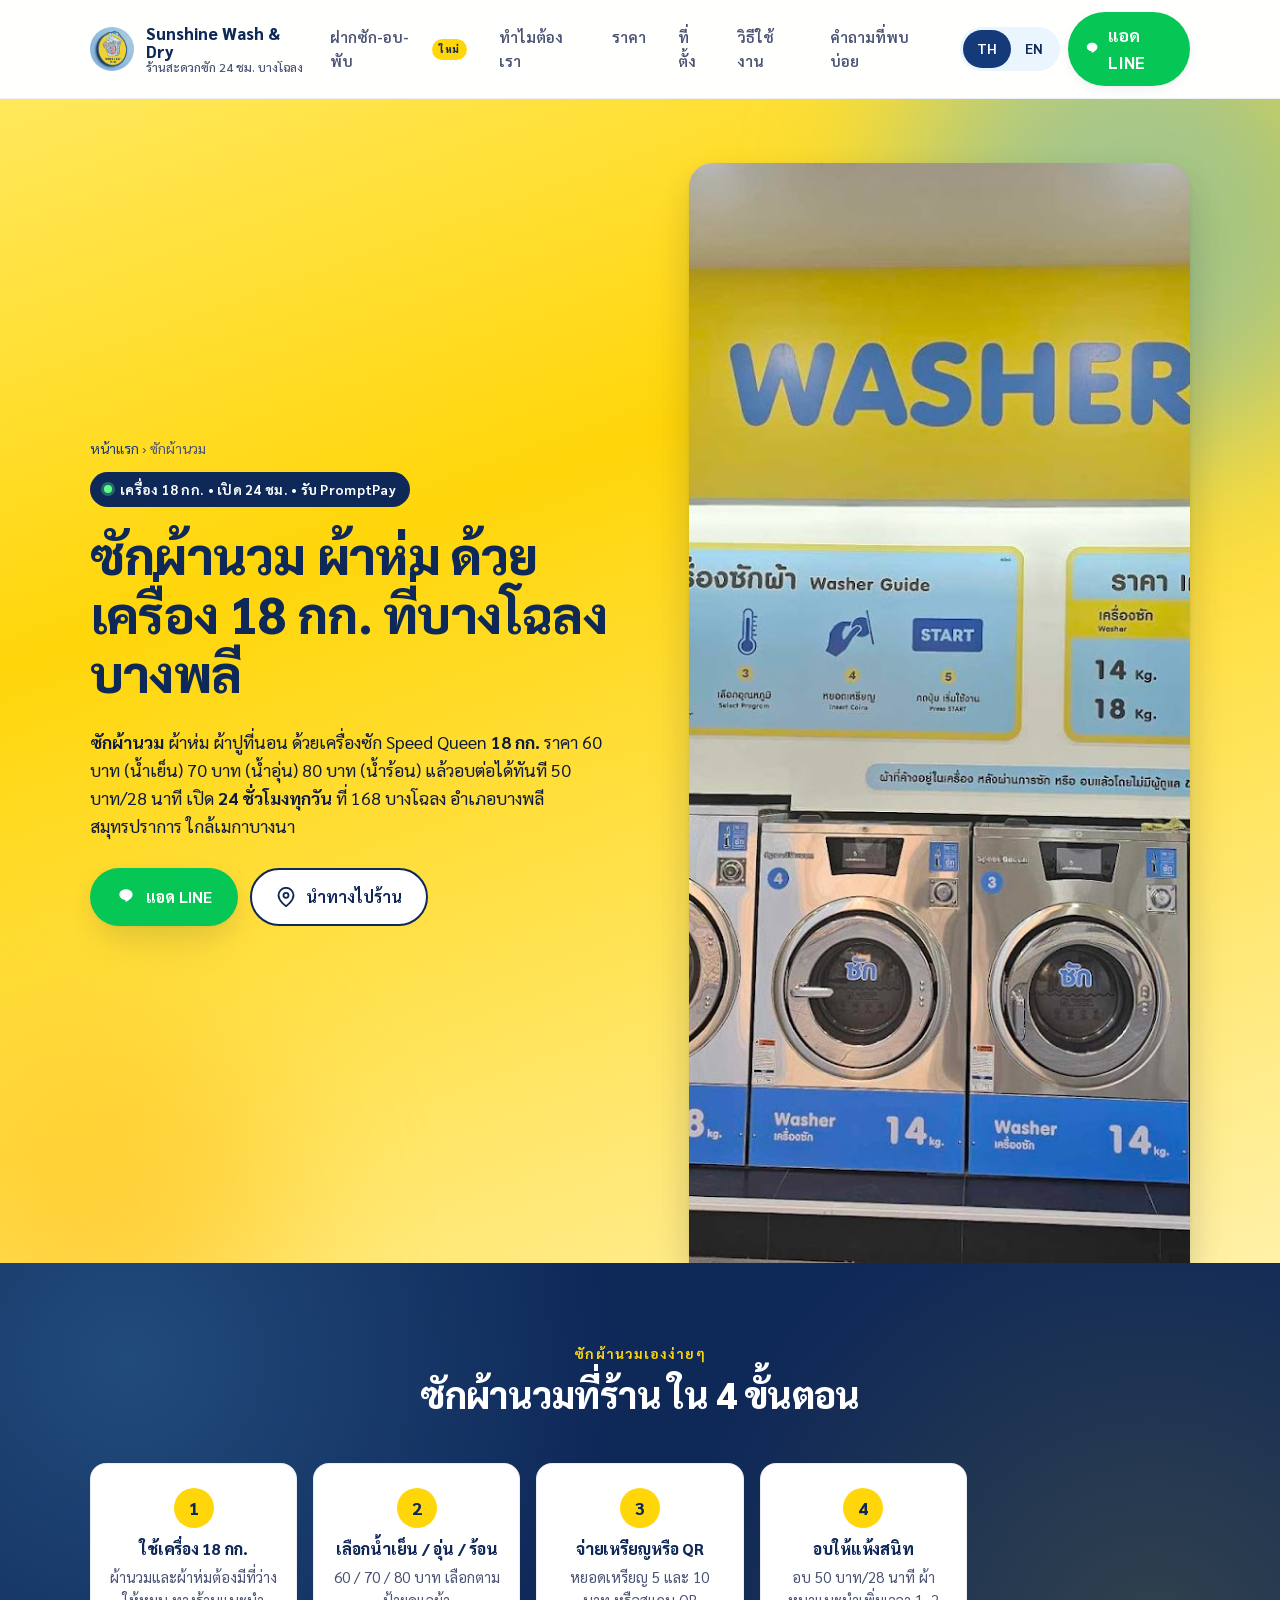
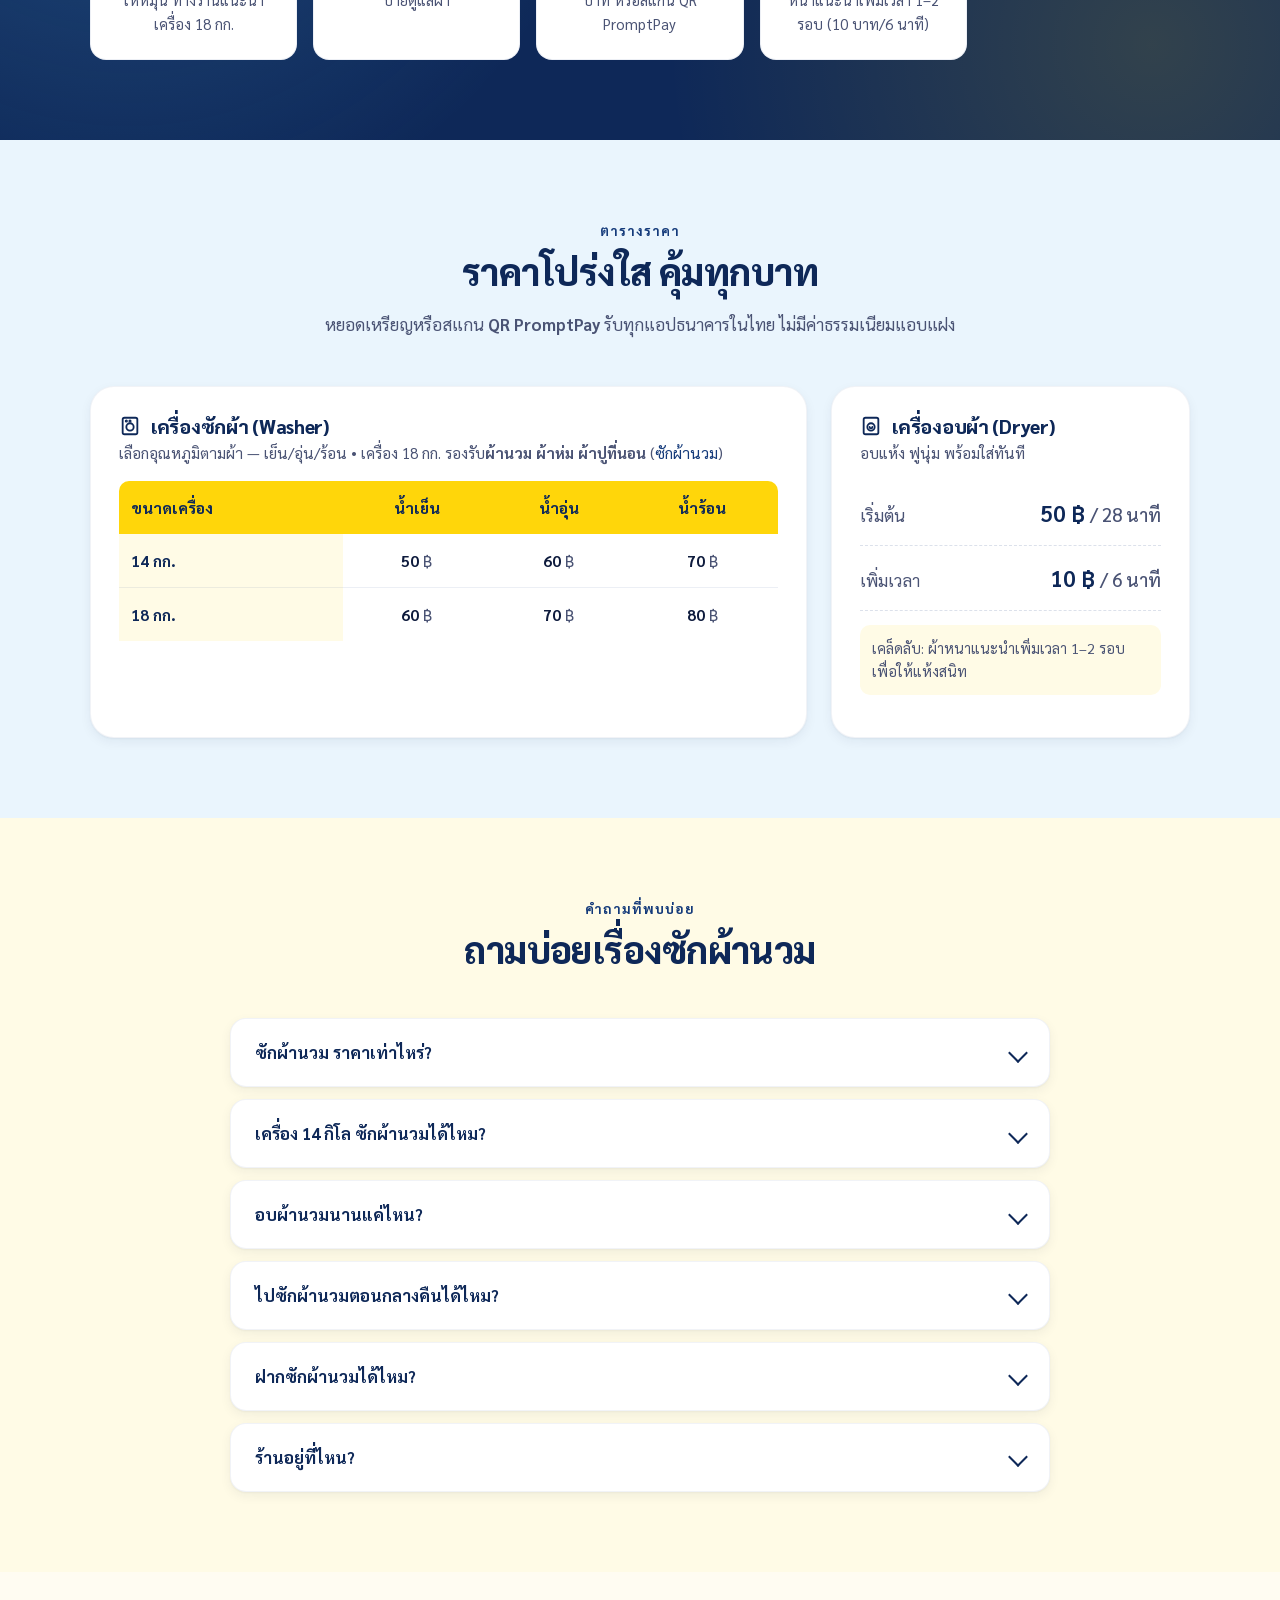
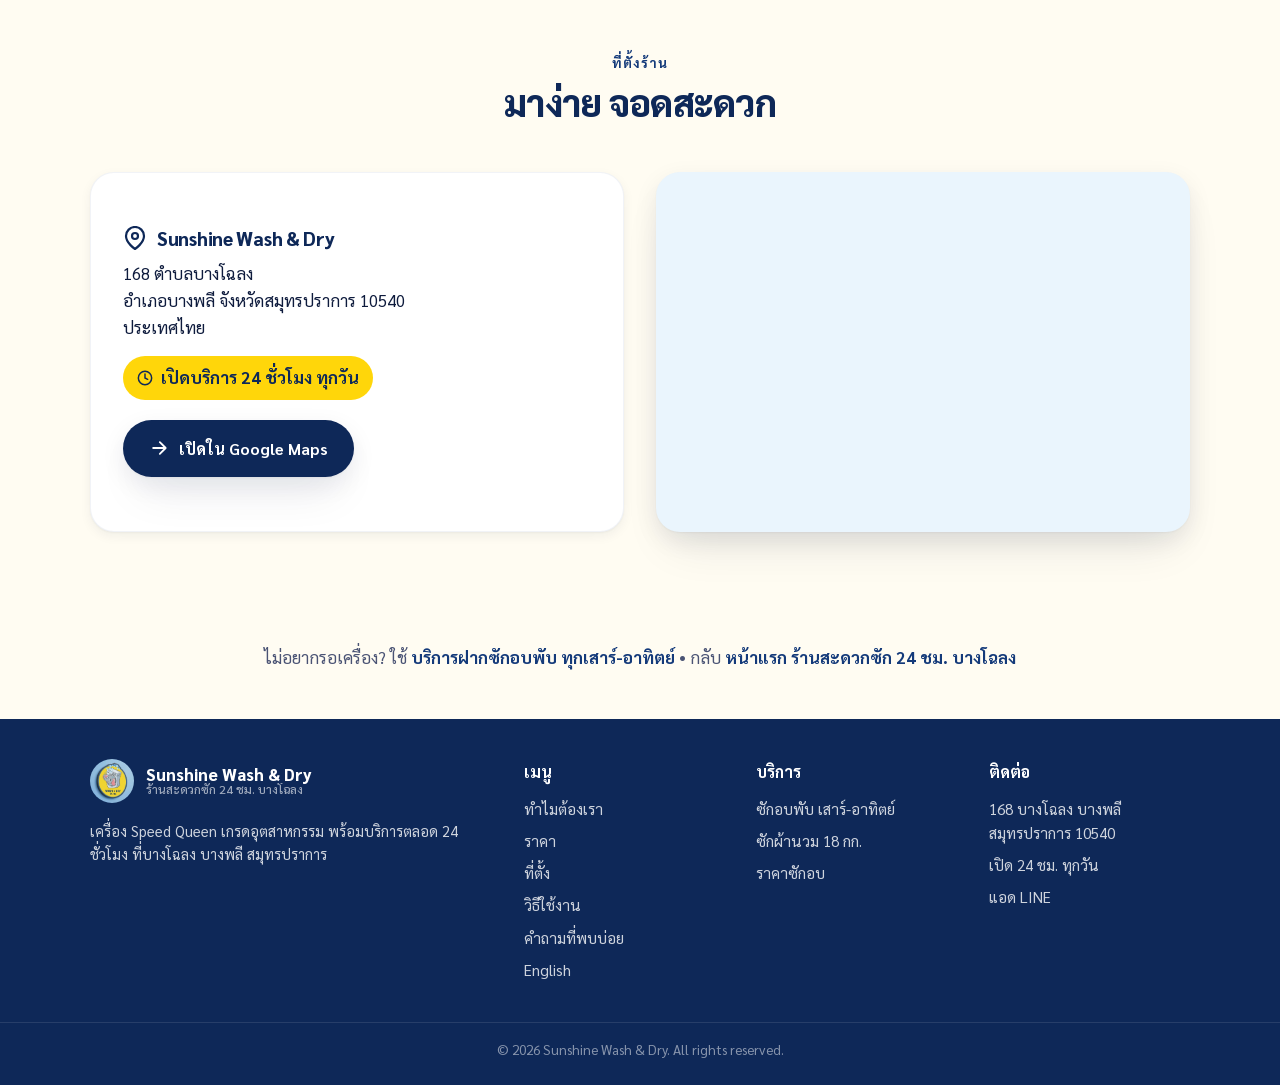
==== commit fef5983d: "Remove phone number from the website The owner wants LINE Official as the only contact. Call buttons" ====
--- a/comforter-wash/index.html
+++ b/comforter-wash/index.html
@@ -258,9 +258,9 @@
             <svg aria-hidden="true"><use href="#i-line"/></svg>
             แอด LINE
           </a>
-          <a class="btn btn-outline" href="tel:+66922720955">
-            <svg aria-hidden="true"><use href="#i-phone"/></svg>
-            โทร 092-272-0955
+          <a class="btn btn-outline" href="https://maps.app.goo.gl/qasTNTg1pb59pZQq6" target="_blank" rel="noopener">
+            <svg aria-hidden="true"><use href="#i-pin"/></svg>
+            นำทางไปร้าน
           </a>
         </div>
       </div>
